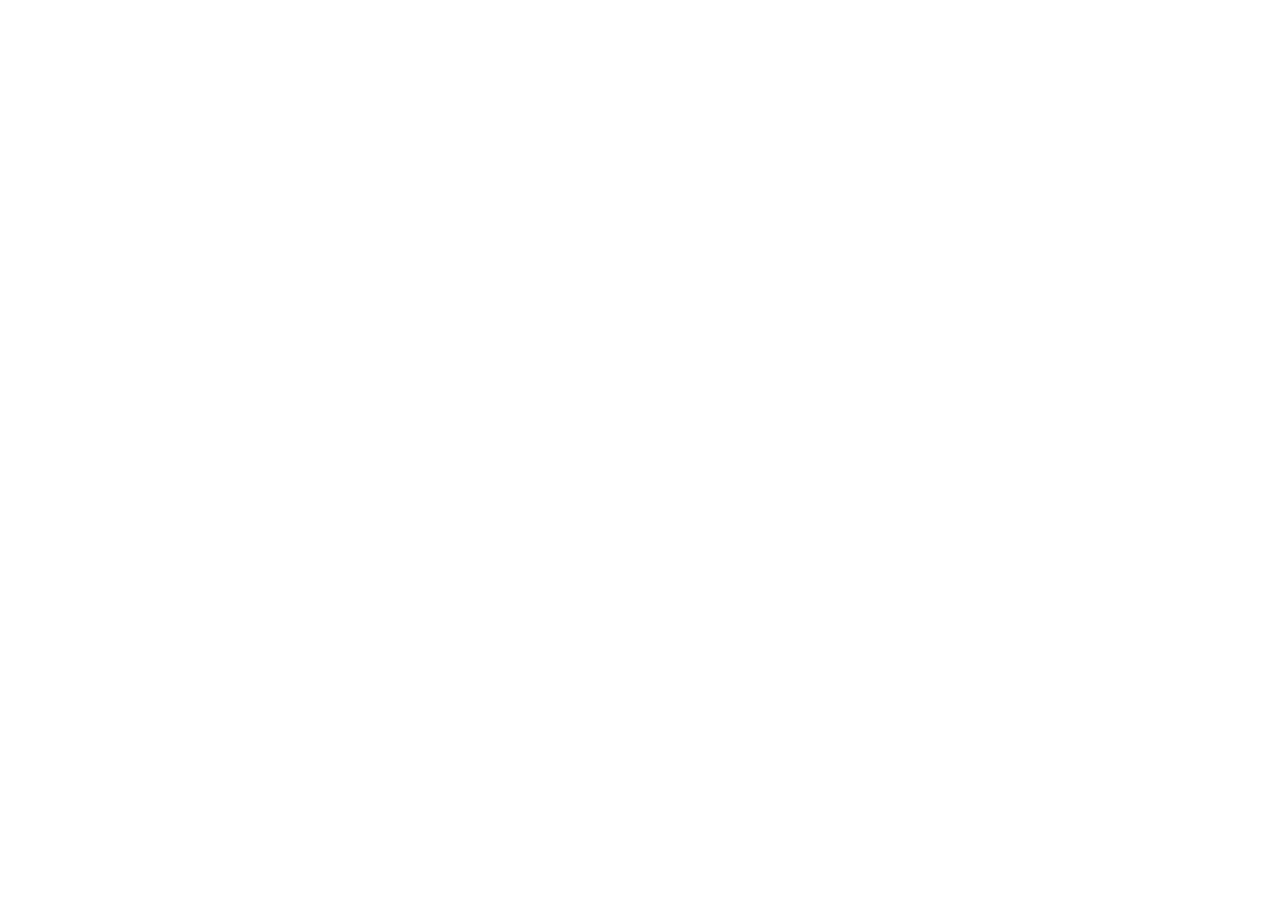
==== index.html @ 1261a622 "Add app-ads.txt at domain root for AdMob verification Google Play/App Store crawls app-ads.txt at th" ====
<!doctype html>
<html lang="ja">
<head>
<meta charset="utf-8">
<meta http-equiv="refresh" content="0; url=https://yskms.github.io/filto-app/">
<link rel="canonical" href="https://yskms.github.io/filto-app/">
<title>Redirecting…</title>
</head>
<body>
<p>Redirecting to <a href="https://yskms.github.io/filto-app/">https://yskms.github.io/filto-app/</a>…</p>
</body>
</html>
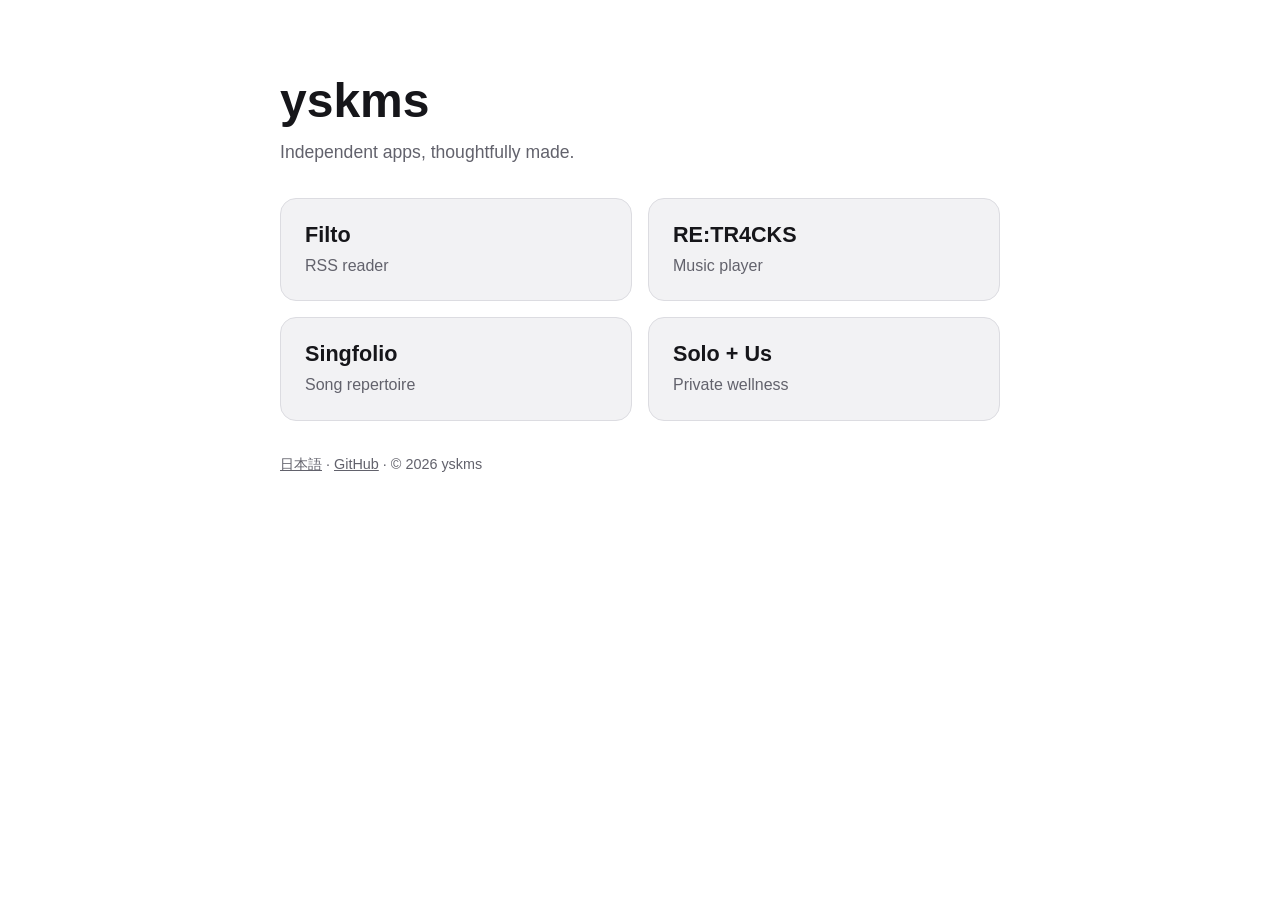
==== commit fdd9b945: "[feat] ルートをアプリ一覧のハブに置き換え、sitemap.xml・robots.txtを追加" ====
--- a/index.html
+++ b/index.html
@@ -1,12 +1,41 @@
 <!doctype html>
-<html lang="ja">
+<html lang="en">
 <head>
-<meta charset="utf-8">
-<meta http-equiv="refresh" content="0; url=https://yskms.github.io/filto-app/">
-<link rel="canonical" href="https://yskms.github.io/filto-app/">
-<title>Redirecting…</title>
+  <meta charset="utf-8">
+  <meta name="viewport" content="width=device-width, initial-scale=1">
+  <title>yskms — Independent apps, thoughtfully made</title>
+  <meta name="description" content="Independent apps by yskms: Filto (RSS reader), RE:TR4CKS (music player), Singfolio (song repertoire) and Solo + Us (private wellness).">
+  <link rel="canonical" href="https://yskms.github.io/">
+  <link rel="alternate" hreflang="en" href="https://yskms.github.io/">
+  <link rel="alternate" hreflang="ja" href="https://yskms.github.io/ja/">
+  <link rel="alternate" hreflang="x-default" href="https://yskms.github.io/">
+  <meta property="og:type" content="website">
+  <meta property="og:site_name" content="yskms">
+  <meta property="og:url" content="https://yskms.github.io/">
+  <meta property="og:title" content="yskms — Independent apps, thoughtfully made">
+  <meta property="og:description" content="Filto, RE:TR4CKS, Singfolio and Solo + Us — independent apps by yskms.">
+  <meta property="og:locale" content="en_US">
+  <meta property="og:locale:alternate" content="ja_JP">
+  <link rel="stylesheet" href="/hub.css">
+  <script type="application/ld+json">
+  {"@context":"https://schema.org","@type":"WebSite","name":"yskms","url":"https://yskms.github.io/","inLanguage":["en","ja"]}
+  </script>
 </head>
 <body>
-<p>Redirecting to <a href="https://yskms.github.io/filto-app/">https://yskms.github.io/filto-app/</a>…</p>
+  <main>
+    <h1>yskms</h1>
+    <p class="tagline">Independent apps, thoughtfully made.</p>
+    <ul class="apps">
+      <li><a class="card" href="/filto-app/"><h2>Filto</h2><p>RSS reader</p></a></li>
+      <li><a class="card" href="/retracks/"><h2>RE:TR4CKS</h2><p>Music player</p></a></li>
+      <li><a class="card" href="/singfolio/"><h2>Singfolio</h2><p>Song repertoire</p></a></li>
+      <li><a class="card" href="/solo-plus-us/"><h2>Solo + Us</h2><p>Private wellness</p></a></li>
+    </ul>
+    <footer>
+      <a href="/ja/" hreflang="ja" lang="ja">日本語</a> ·
+      <a href="https://github.com/yskms">GitHub</a> ·
+      © 2026 yskms
+    </footer>
+  </main>
 </body>
 </html>
--- a/hub.css
+++ b/hub.css
@@ -0,0 +1,96 @@
+:root {
+  color-scheme: light dark;
+  --bg: #ffffff;
+  --surface: #f2f2f4;
+  --text: #16161a;
+  --muted: #62626c;
+  --border: #dcdce1;
+  --accent: #b8741a;
+}
+
+@media (prefers-color-scheme: dark) {
+  :root {
+    --bg: #0a0a0b;
+    --surface: #1f1f23;
+    --text: #f2f2f4;
+    --muted: #a5a5ad;
+    --border: #34343a;
+    --accent: #eda03d;
+  }
+}
+
+* { box-sizing: border-box; }
+
+body {
+  margin: 0;
+  background: var(--bg);
+  color: var(--text);
+  font-family: -apple-system, BlinkMacSystemFont, "Segoe UI", "Hiragino Sans", "Noto Sans JP", sans-serif;
+  line-height: 1.6;
+}
+
+main {
+  width: min(720px, calc(100% - 40px));
+  margin: 0 auto;
+  padding: 72px 0 40px;
+}
+
+h1 {
+  margin: 0;
+  font-size: clamp(2rem, 6vw, 3rem);
+  line-height: 1.2;
+}
+
+.tagline {
+  margin: 8px 0 32px;
+  color: var(--muted);
+  font-size: 1.1rem;
+}
+
+.apps {
+  display: grid;
+  grid-template-columns: repeat(2, minmax(0, 1fr));
+  gap: 16px;
+  margin: 0;
+  padding: 0;
+  list-style: none;
+}
+
+.card {
+  display: block;
+  height: 100%;
+  padding: 22px 24px;
+  border: 1px solid var(--border);
+  border-radius: 16px;
+  background: var(--surface);
+  color: var(--text);
+  text-decoration: none;
+}
+
+.card:hover { border-color: var(--accent); }
+.card:focus-visible { outline: 2px solid var(--accent); outline-offset: 2px; }
+
+.card h2 {
+  margin: 0 0 4px;
+  font-size: 1.35rem;
+  line-height: 1.3;
+}
+
+.card p {
+  margin: 0;
+  color: var(--muted);
+}
+
+footer {
+  margin-top: 32px;
+  color: var(--muted);
+  font-size: 0.9rem;
+}
+
+footer a { color: inherit; }
+footer a:hover { color: var(--accent); }
+
+@media (max-width: 560px) {
+  main { padding-top: 48px; }
+  .apps { grid-template-columns: 1fr; }
+}
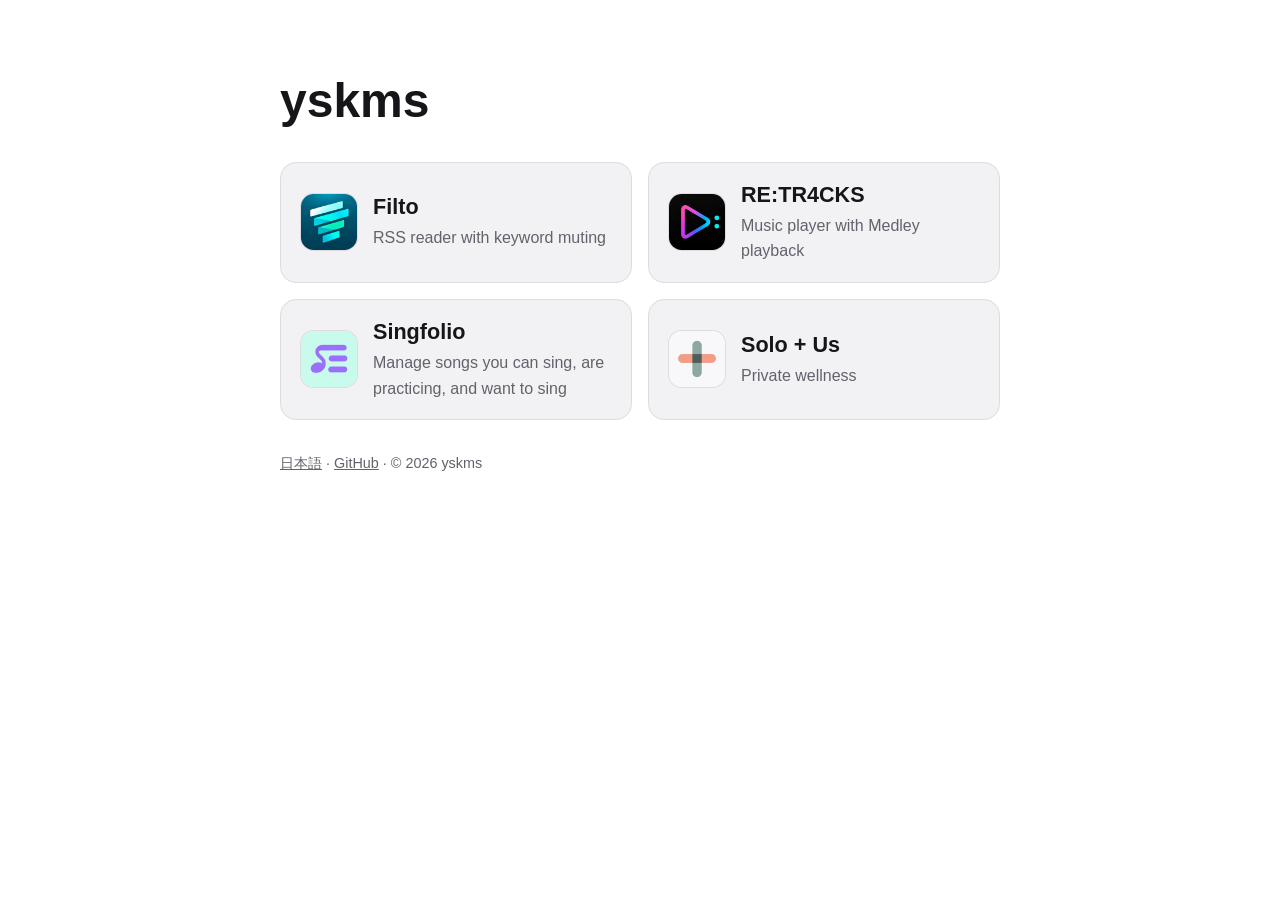
==== commit 51c10406: "[feat] ハブのキャッチコピーを削除し、カードにアイコンと具体的な説明を追加" ====
--- a/index.html
+++ b/index.html
@@ -3,8 +3,8 @@
 <head>
   <meta charset="utf-8">
   <meta name="viewport" content="width=device-width, initial-scale=1">
-  <title>yskms — Independent apps, thoughtfully made</title>
-  <meta name="description" content="Independent apps by yskms: Filto (RSS reader), RE:TR4CKS (music player), Singfolio (song repertoire) and Solo + Us (private wellness).">
+  <title>yskms — Filto, RE:TR4CKS, Singfolio, Solo + Us</title>
+  <meta name="description" content="Independent apps by yskms: Filto (RSS reader with keyword muting), RE:TR4CKS (music player with Medley playback), Singfolio (manage songs you can sing, are practicing, and want to sing) and Solo + Us (private wellness).">
   <link rel="canonical" href="https://yskms.github.io/">
   <link rel="alternate" hreflang="en" href="https://yskms.github.io/">
   <link rel="alternate" hreflang="ja" href="https://yskms.github.io/ja/">
@@ -12,7 +12,7 @@
   <meta property="og:type" content="website">
   <meta property="og:site_name" content="yskms">
   <meta property="og:url" content="https://yskms.github.io/">
-  <meta property="og:title" content="yskms — Independent apps, thoughtfully made">
+  <meta property="og:title" content="yskms — Filto, RE:TR4CKS, Singfolio, Solo + Us">
   <meta property="og:description" content="Filto, RE:TR4CKS, Singfolio and Solo + Us — independent apps by yskms.">
   <meta property="og:locale" content="en_US">
   <meta property="og:locale:alternate" content="ja_JP">
@@ -24,12 +24,11 @@
 <body>
   <main>
     <h1>yskms</h1>
-    <p class="tagline">Independent apps, thoughtfully made.</p>
     <ul class="apps">
-      <li><a class="card" href="/filto-app/"><h2>Filto</h2><p>RSS reader</p></a></li>
-      <li><a class="card" href="/retracks/"><h2>RE:TR4CKS</h2><p>Music player</p></a></li>
-      <li><a class="card" href="/singfolio/"><h2>Singfolio</h2><p>Song repertoire</p></a></li>
-      <li><a class="card" href="/solo-plus-us/"><h2>Solo + Us</h2><p>Private wellness</p></a></li>
+      <li><a class="card" href="/filto-app/"><img src="/icons/filto.png" width="56" height="56" alt=""><div><h2>Filto</h2><p>RSS reader with keyword muting</p></div></a></li>
+      <li><a class="card" href="/retracks/"><img src="/icons/retracks.png" width="56" height="56" alt=""><div><h2>RE:TR4CKS</h2><p>Music player with Medley playback</p></div></a></li>
+      <li><a class="card" href="/singfolio/"><img src="/icons/singfolio.png" width="56" height="56" alt=""><div><h2>Singfolio</h2><p>Manage songs you can sing, are practicing, and want to sing</p></div></a></li>
+      <li><a class="card" href="/solo-plus-us/"><img src="/icons/solo-plus-us.png" width="56" height="56" alt=""><div><h2>Solo + Us</h2><p>Private wellness</p></div></a></li>
     </ul>
     <footer>
       <a href="/ja/" hreflang="ja" lang="ja">日本語</a> ·
--- a/hub.css
+++ b/hub.css
@@ -36,15 +36,9 @@
 }
 
 h1 {
-  margin: 0;
+  margin: 0 0 32px;
   font-size: clamp(2rem, 6vw, 3rem);
   line-height: 1.2;
-}
-
-.tagline {
-  margin: 8px 0 32px;
-  color: var(--muted);
-  font-size: 1.1rem;
 }
 
 .apps {
@@ -57,9 +51,11 @@
 }
 
 .card {
-  display: block;
+  display: flex;
+  align-items: center;
+  gap: 16px;
   height: 100%;
-  padding: 22px 24px;
+  padding: 18px 20px;
   border: 1px solid var(--border);
   border-radius: 16px;
   background: var(--surface);
@@ -70,6 +66,14 @@
 .card:hover { border-color: var(--accent); }
 .card:focus-visible { outline: 2px solid var(--accent); outline-offset: 2px; }
 
+.card img {
+  flex: none;
+  width: 56px;
+  height: 56px;
+  border-radius: 22.5%;
+  box-shadow: 0 0 0 1px var(--border);
+}
+
 .card h2 {
   margin: 0 0 4px;
   font-size: 1.35rem;
@@ -79,6 +83,7 @@
 .card p {
   margin: 0;
   color: var(--muted);
+  word-break: auto-phrase;
 }
 
 footer {
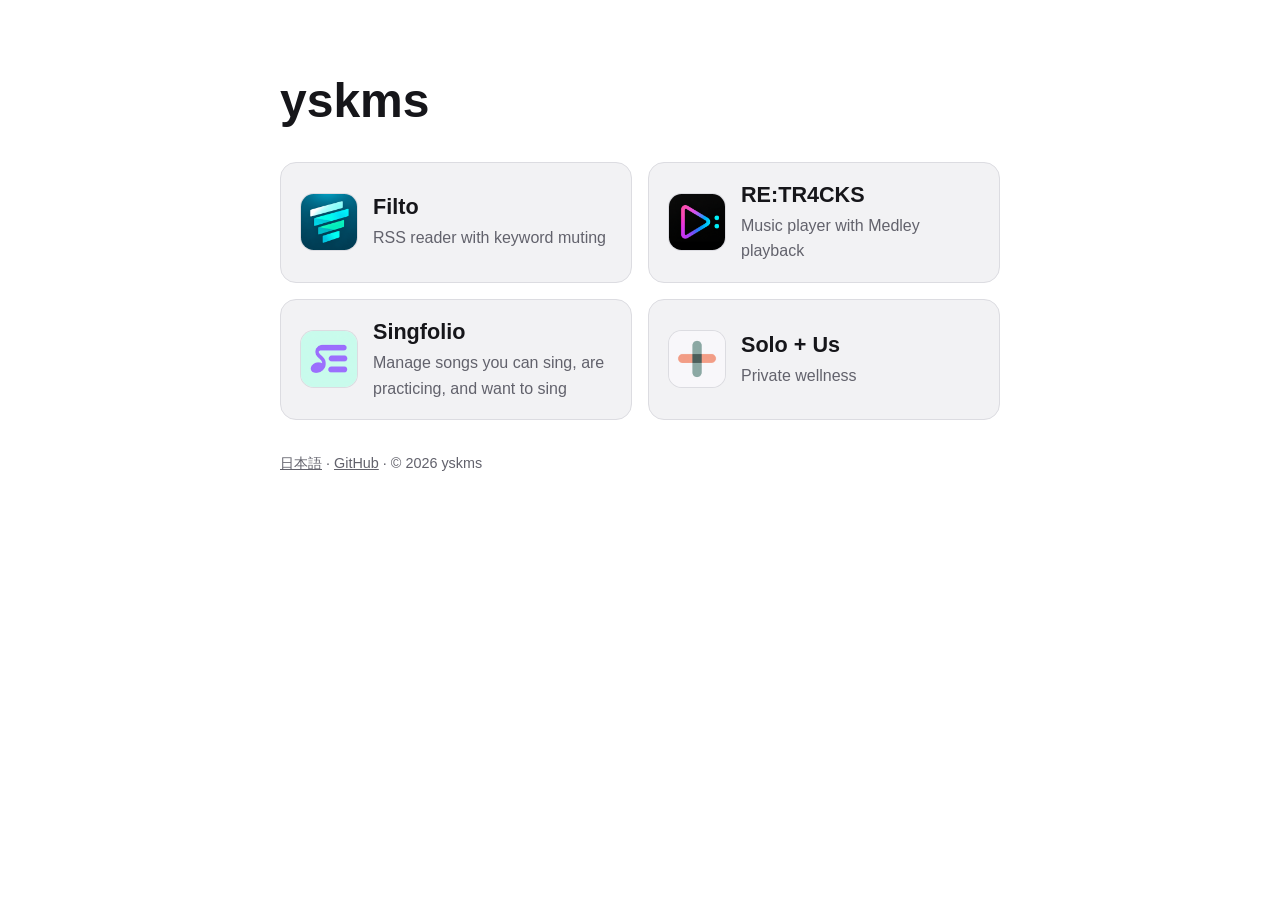
==== commit 041e91d1: "[fix] 日本語カードの折り返しをSafariでも文節単位にし、英語のdescriptionを短縮" ====
--- a/index.html
+++ b/index.html
@@ -4,7 +4,7 @@
   <meta charset="utf-8">
   <meta name="viewport" content="width=device-width, initial-scale=1">
   <title>yskms — Filto, RE:TR4CKS, Singfolio, Solo + Us</title>
-  <meta name="description" content="Independent apps by yskms: Filto (RSS reader with keyword muting), RE:TR4CKS (music player with Medley playback), Singfolio (manage songs you can sing, are practicing, and want to sing) and Solo + Us (private wellness).">
+  <meta name="description" content="Apps by yskms: Filto (RSS reader with keyword muting), RE:TR4CKS (music player with Medley playback), Singfolio (song repertoire) and Solo + Us (private wellness).">
   <link rel="canonical" href="https://yskms.github.io/">
   <link rel="alternate" hreflang="en" href="https://yskms.github.io/">
   <link rel="alternate" hreflang="ja" href="https://yskms.github.io/ja/">
--- a/hub.css
+++ b/hub.css
@@ -83,7 +83,8 @@
 .card p {
   margin: 0;
   color: var(--muted);
-  word-break: auto-phrase;
+  word-break: keep-all;
+  overflow-wrap: break-word;
 }
 
 footer {
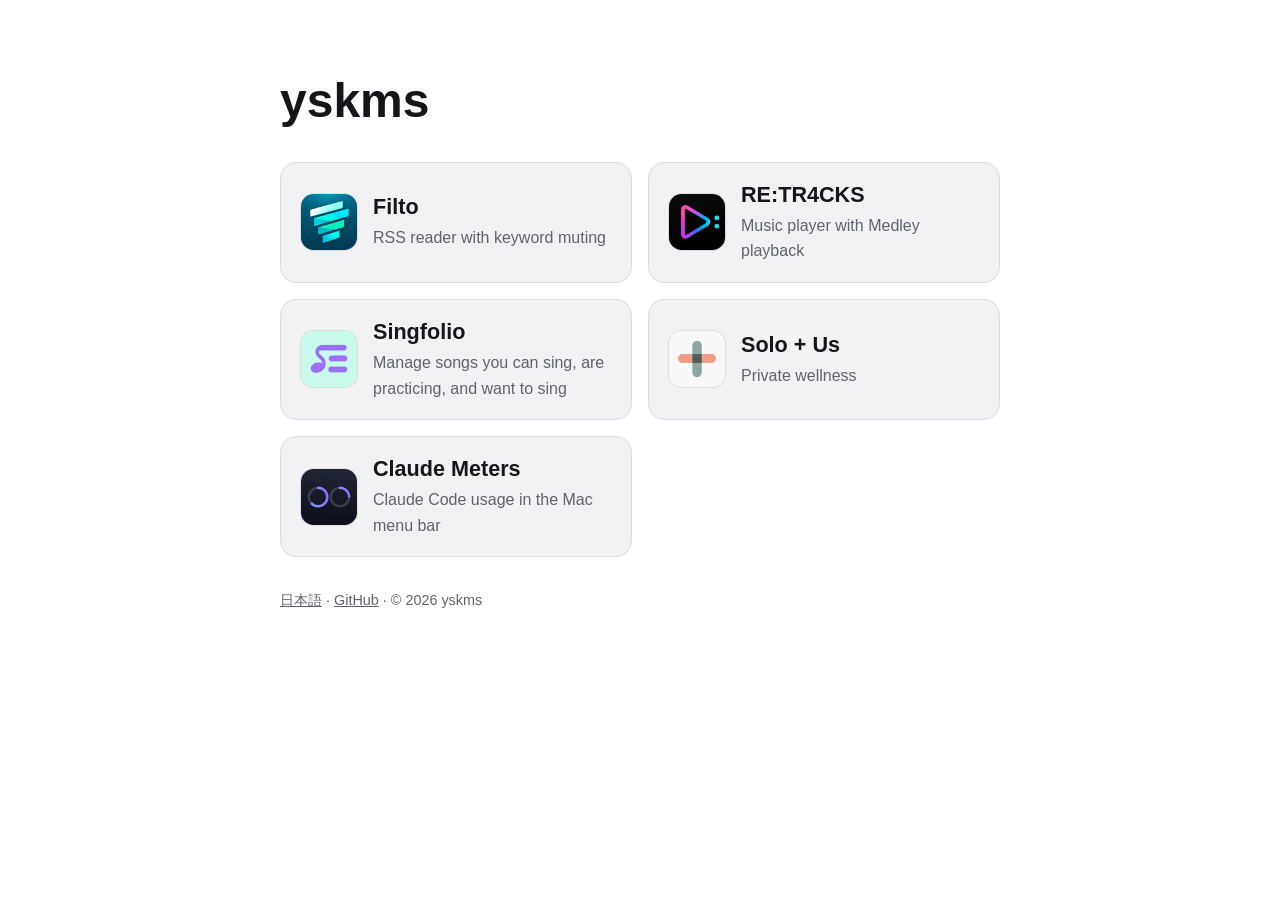
==== commit f20d477e: "[feat] ハブにClaude Metersのカードを追加し、sitemapに2ページを追加" ====
--- a/index.html
+++ b/index.html
@@ -3,8 +3,8 @@
 <head>
   <meta charset="utf-8">
   <meta name="viewport" content="width=device-width, initial-scale=1">
-  <title>yskms — Filto, RE:TR4CKS, Singfolio, Solo + Us</title>
-  <meta name="description" content="Apps by yskms: Filto (RSS reader with keyword muting), RE:TR4CKS (music player with Medley playback), Singfolio (song repertoire) and Solo + Us (private wellness).">
+  <title>yskms — Filto, RE:TR4CKS, Singfolio, Solo + Us, Claude Meters</title>
+  <meta name="description" content="Apps by yskms: Filto (RSS reader with keyword muting), RE:TR4CKS (music player with Medley playback), Singfolio (song repertoire), Solo + Us (private wellness) and Claude Meters (Claude Code usage in the Mac menu bar).">
   <link rel="canonical" href="https://yskms.github.io/">
   <link rel="alternate" hreflang="en" href="https://yskms.github.io/">
   <link rel="alternate" hreflang="ja" href="https://yskms.github.io/ja/">
@@ -12,8 +12,8 @@
   <meta property="og:type" content="website">
   <meta property="og:site_name" content="yskms">
   <meta property="og:url" content="https://yskms.github.io/">
-  <meta property="og:title" content="yskms — Filto, RE:TR4CKS, Singfolio, Solo + Us">
-  <meta property="og:description" content="Filto, RE:TR4CKS, Singfolio and Solo + Us — independent apps by yskms.">
+  <meta property="og:title" content="yskms — Filto, RE:TR4CKS, Singfolio, Solo + Us, Claude Meters">
+  <meta property="og:description" content="Filto, RE:TR4CKS, Singfolio, Solo + Us and Claude Meters — independent apps by yskms.">
   <meta property="og:locale" content="en_US">
   <meta property="og:locale:alternate" content="ja_JP">
   <link rel="stylesheet" href="/hub.css">
@@ -29,6 +29,7 @@
       <li><a class="card" href="/retracks/"><img src="/icons/retracks.png" width="56" height="56" alt=""><div><h2>RE:TR4CKS</h2><p>Music player with Medley playback</p></div></a></li>
       <li><a class="card" href="/singfolio/"><img src="/icons/singfolio.png" width="56" height="56" alt=""><div><h2>Singfolio</h2><p>Manage songs you can sing, are practicing, and want to sing</p></div></a></li>
       <li><a class="card" href="/solo-plus-us/"><img src="/icons/solo-plus-us.png" width="56" height="56" alt=""><div><h2>Solo + Us</h2><p>Private wellness</p></div></a></li>
+      <li><a class="card" href="/claude-meters/"><img src="/icons/claude-meters.png" width="56" height="56" alt=""><div><h2>Claude Meters</h2><p>Claude Code usage in the Mac menu bar</p></div></a></li>
     </ul>
     <footer>
       <a href="/ja/" hreflang="ja" lang="ja">日本語</a> ·
--- a/hub.css
+++ b/hub.css
@@ -80,6 +80,8 @@
   line-height: 1.3;
 }
 
+/* 日本語は、ja/index.htmlの<wbr>の位置と記号でだけ折り返す（keep-all）。
+   auto-phraseはiOS Safariで効かず、単語の途中で折れる。文言を変えたら<wbr>も付け直す。 */
 .card p {
   margin: 0;
   color: var(--muted);
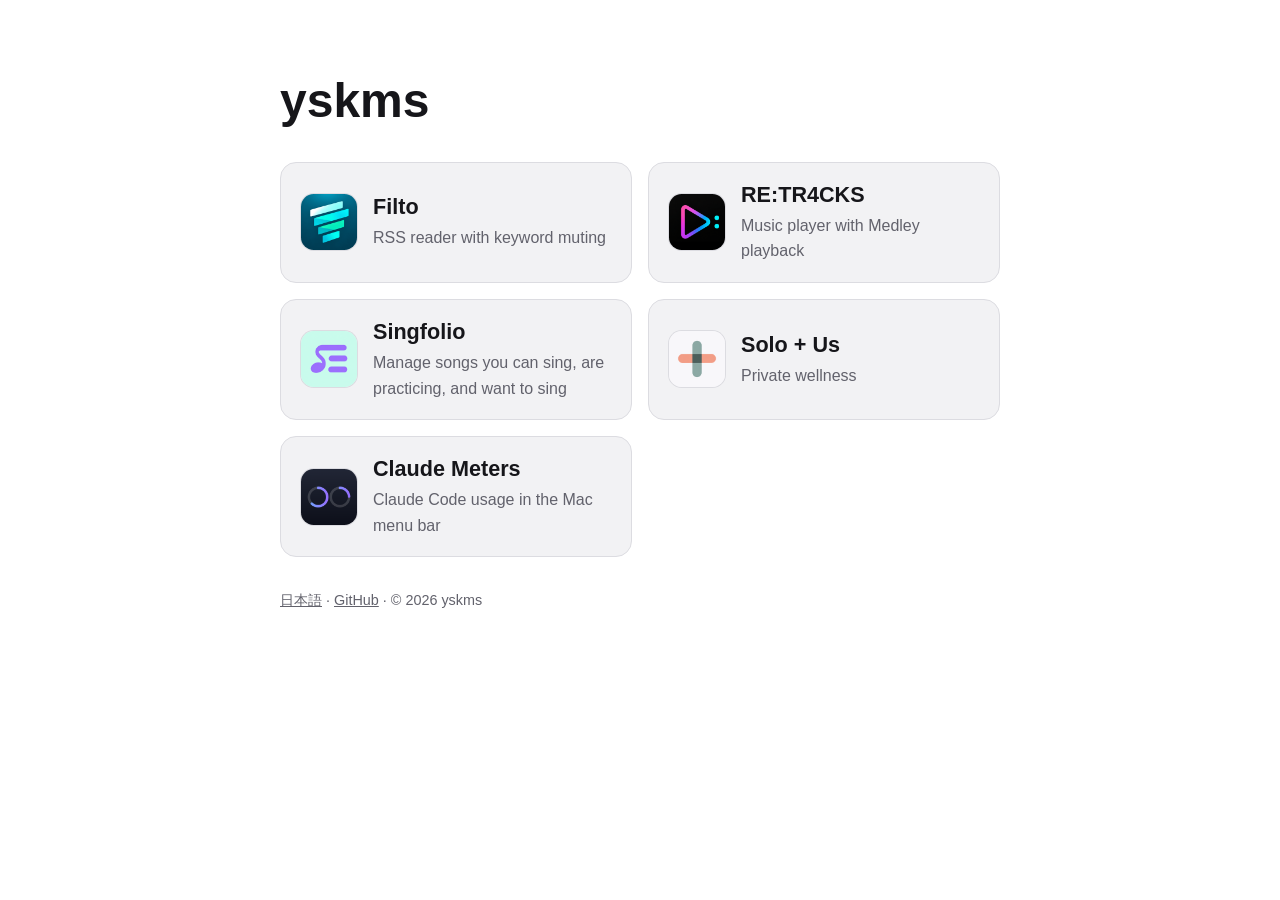
==== commit 74e6272f: "[fix] ハブ（en・ja）のtitle・og:title・og:descriptionのemダッシュを半角ハイフンに置換" ====
--- a/index.html
+++ b/index.html
@@ -3,7 +3,7 @@
 <head>
   <meta charset="utf-8">
   <meta name="viewport" content="width=device-width, initial-scale=1">
-  <title>yskms — Filto, RE:TR4CKS, Singfolio, Solo + Us, Claude Meters</title>
+  <title>yskms - Filto, RE:TR4CKS, Singfolio, Solo + Us, Claude Meters</title>
   <meta name="description" content="Apps by yskms: Filto (RSS reader with keyword muting), RE:TR4CKS (music player with Medley playback), Singfolio (song repertoire), Solo + Us (private wellness) and Claude Meters (Claude Code usage in the Mac menu bar).">
   <link rel="canonical" href="https://yskms.github.io/">
   <link rel="alternate" hreflang="en" href="https://yskms.github.io/">
@@ -12,8 +12,8 @@
   <meta property="og:type" content="website">
   <meta property="og:site_name" content="yskms">
   <meta property="og:url" content="https://yskms.github.io/">
-  <meta property="og:title" content="yskms — Filto, RE:TR4CKS, Singfolio, Solo + Us, Claude Meters">
-  <meta property="og:description" content="Filto, RE:TR4CKS, Singfolio, Solo + Us and Claude Meters — independent apps by yskms.">
+  <meta property="og:title" content="yskms - Filto, RE:TR4CKS, Singfolio, Solo + Us, Claude Meters">
+  <meta property="og:description" content="Filto, RE:TR4CKS, Singfolio, Solo + Us and Claude Meters - independent apps by yskms.">
   <meta property="og:locale" content="en_US">
   <meta property="og:locale:alternate" content="ja_JP">
   <link rel="stylesheet" href="/hub.css">
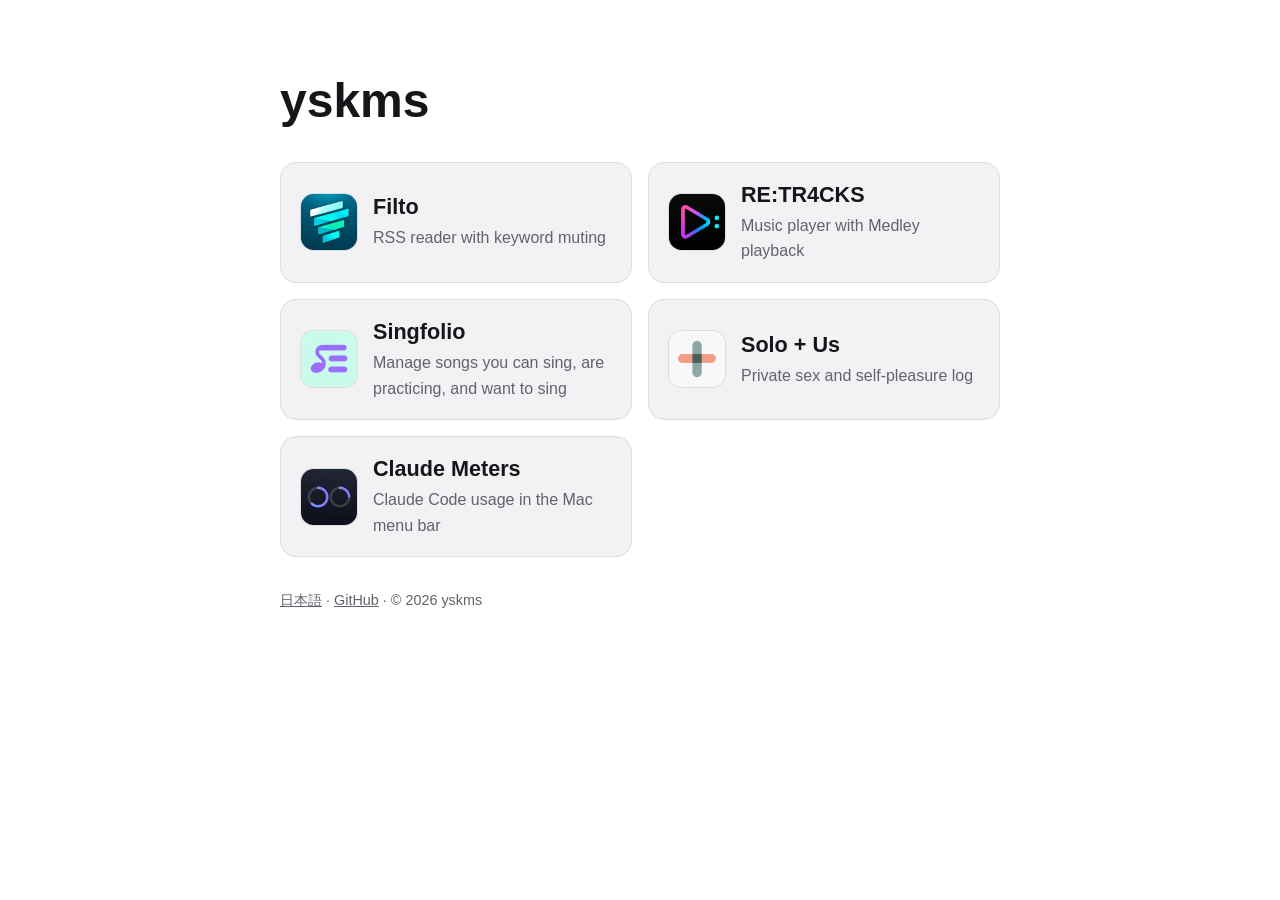
==== commit 0d364fd9: "[fix] ハブのSolo + Usのカードとmeta descriptionを、紹介ページ・Playの文面(性行為・自慰行為の記録)に合わせる" ====
--- a/index.html
+++ b/index.html
@@ -4,7 +4,7 @@
   <meta charset="utf-8">
   <meta name="viewport" content="width=device-width, initial-scale=1">
   <title>yskms - Filto, RE:TR4CKS, Singfolio, Solo + Us, Claude Meters</title>
-  <meta name="description" content="Apps by yskms: Filto (RSS reader with keyword muting), RE:TR4CKS (music player with Medley playback), Singfolio (song repertoire), Solo + Us (private wellness) and Claude Meters (Claude Code usage in the Mac menu bar).">
+  <meta name="description" content="Apps by yskms: Filto (RSS reader with keyword muting), RE:TR4CKS (music player with Medley playback), Singfolio (song repertoire), Solo + Us (private sex and self-pleasure log) and Claude Meters (Claude Code usage in the Mac menu bar).">
   <link rel="canonical" href="https://yskms.github.io/">
   <link rel="alternate" hreflang="en" href="https://yskms.github.io/">
   <link rel="alternate" hreflang="ja" href="https://yskms.github.io/ja/">
@@ -28,7 +28,7 @@
       <li><a class="card" href="/filto-app/"><img src="/icons/filto.png" width="56" height="56" alt=""><div><h2>Filto</h2><p>RSS reader with keyword muting</p></div></a></li>
       <li><a class="card" href="/retracks/"><img src="/icons/retracks.png" width="56" height="56" alt=""><div><h2>RE:TR4CKS</h2><p>Music player with Medley playback</p></div></a></li>
       <li><a class="card" href="/singfolio/"><img src="/icons/singfolio.png" width="56" height="56" alt=""><div><h2>Singfolio</h2><p>Manage songs you can sing, are practicing, and want to sing</p></div></a></li>
-      <li><a class="card" href="/solo-plus-us/"><img src="/icons/solo-plus-us.png" width="56" height="56" alt=""><div><h2>Solo + Us</h2><p>Private wellness</p></div></a></li>
+      <li><a class="card" href="/solo-plus-us/"><img src="/icons/solo-plus-us.png" width="56" height="56" alt=""><div><h2>Solo + Us</h2><p>Private sex and self-pleasure log</p></div></a></li>
       <li><a class="card" href="/claude-meters/"><img src="/icons/claude-meters.png" width="56" height="56" alt=""><div><h2>Claude Meters</h2><p>Claude Code usage in the Mac menu bar</p></div></a></li>
     </ul>
     <footer>
